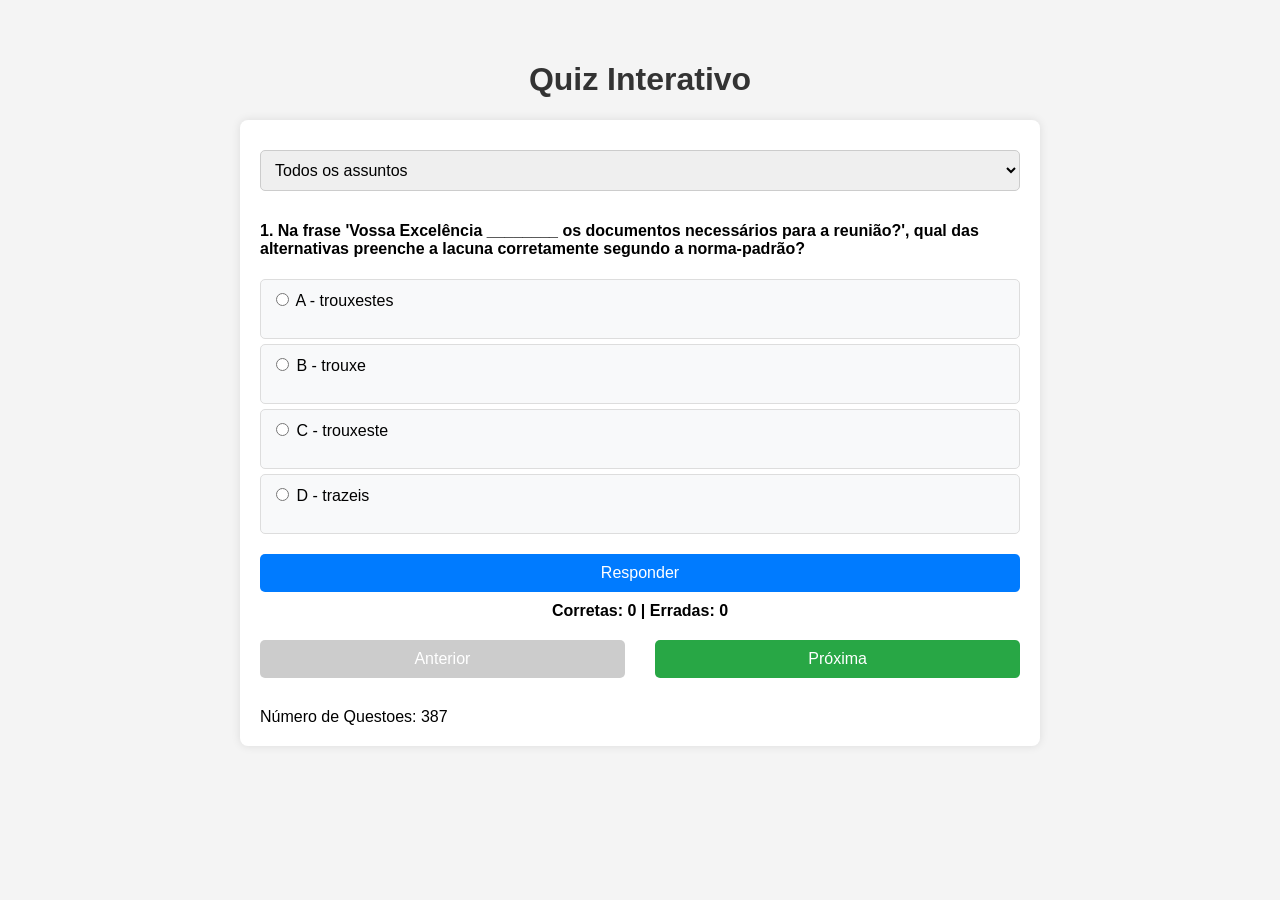
==== index.html @ fe9b940d "first commit" ====
<!DOCTYPE html>
<html lang="pt-BR">
<head>
    <meta charset="UTF-8">
    <meta name="viewport" content="width=device-width, initial-scale=1.0">
    <title>Quiz Interativo</title>
    <link rel="stylesheet" href="layout.css">
</head>
<body>
    <h1>Quiz Interativo</h1>
    <div id="quiz-container">
        <select id="subject-select">
            <option value="">Todos os assuntos</option>
            <option value="pronomes">Pronomes</option>
            <option value="col_pronomes_ob">Pronomes Oblíquos Átonos</option>
            <option value="regras_pronomes">Regras Pronomes</option>
            <option value="crase">Crase</option>
            <option value="PortuguesSintaxe">Português Sintaxe</option>
            <option value="sintaxe_1">Sintaxe 1</option>
            <option value="OracoesSubordinadas">Oraçoes Subordinadas</option>
            <option value="OracoesCoordenadas">Oraçoes Coordenadas</option>
            <option value="vozes_verbais">Vozes Verbais</option>
            <option value="concordancia_nominal">Concordancia Nominal</option>
            <option value="concordanciaverbal">Concordancia Verbal</option>
            <option value="art_prep_pron">ARTIGO DEFINIDO X PREPOSIÇÃO X PRONOME DEMONSTRATIVO X PPO ÁTONO</option>
            <option value="aa_cn_ob_pj">Funçoes sintaticas AA x OB x NC X PJ</option>
          

        </select>

        <div id="quiz-content">
            <div id="question-container"></div>
            <button id="answer-btn">Responder</button>
        </div>
        <div id="score-counter">
            Corretas: <span id="correct-count">0</span> | Erradas: <span id="wrong-count">0</span>
        </div>
        <div id="navigation">
            <button id="prev-btn" disabled>Anterior</button>
            <button id="next-btn">Próxima</button>
        </div>
        <button id="submit-btn" style="display: none;">Enviar Respostas</button>
        <div id="result"></div>
	<div id="nquestoes"></div>

    <script src="script.js"></script>
</body>
</html>
---- layout.css ----
body {
    font-family: Arial, sans-serif;
    max-width: 800px;
    margin: 20px auto;
    padding: 20px;
    background-color: #f4f4f4;
}

h1 {
    text-align: center;
    color: #333;
}

#quiz-container {
    background: #fff;
    padding: 20px;
    border-radius: 8px;
    box-shadow: 0 0 10px rgba(0,0,0,0.1);
}

select, button {
    padding: 10px;
    margin: 10px 0;
    width: 100%;
    font-size: 16px;
    border-radius: 5px;
    border: 1px solid #ccc;
}

button {
    background-color: #28a745;
    color: white;
    border: none;
    cursor: pointer;
}

button:hover {
    background-color: #218838;
}

button:disabled {
    background-color: #ccc;
    cursor: not-allowed;
}

.question {
    margin: 20px 0;
}

.option {
    display: block;
    padding: 10px;
    margin: 5px 0;
    background: #f8f9fa;
    border: 1px solid #ddd;
    border-radius: 5px;
    cursor: pointer;
}

.option:hover {
    background: #e9ecef;
}

.option.correct {
    background: #d4edda;
    border-color: #28a745;
}

#navigation {
    display: flex;
    justify-content: space-between;
}

#navigation button {
    width: 48%;
}

#result {
    margin-top: 20px;
    font-weight: bold;
    text-align: center;
}

#answer-btn {
    background-color: #007bff;
}

#answer-btn:hover {
    background-color: #0056b3;
}

#score-counter {
    margin: 10px 0;
    text-align: center;
    font-weight: bold;
}
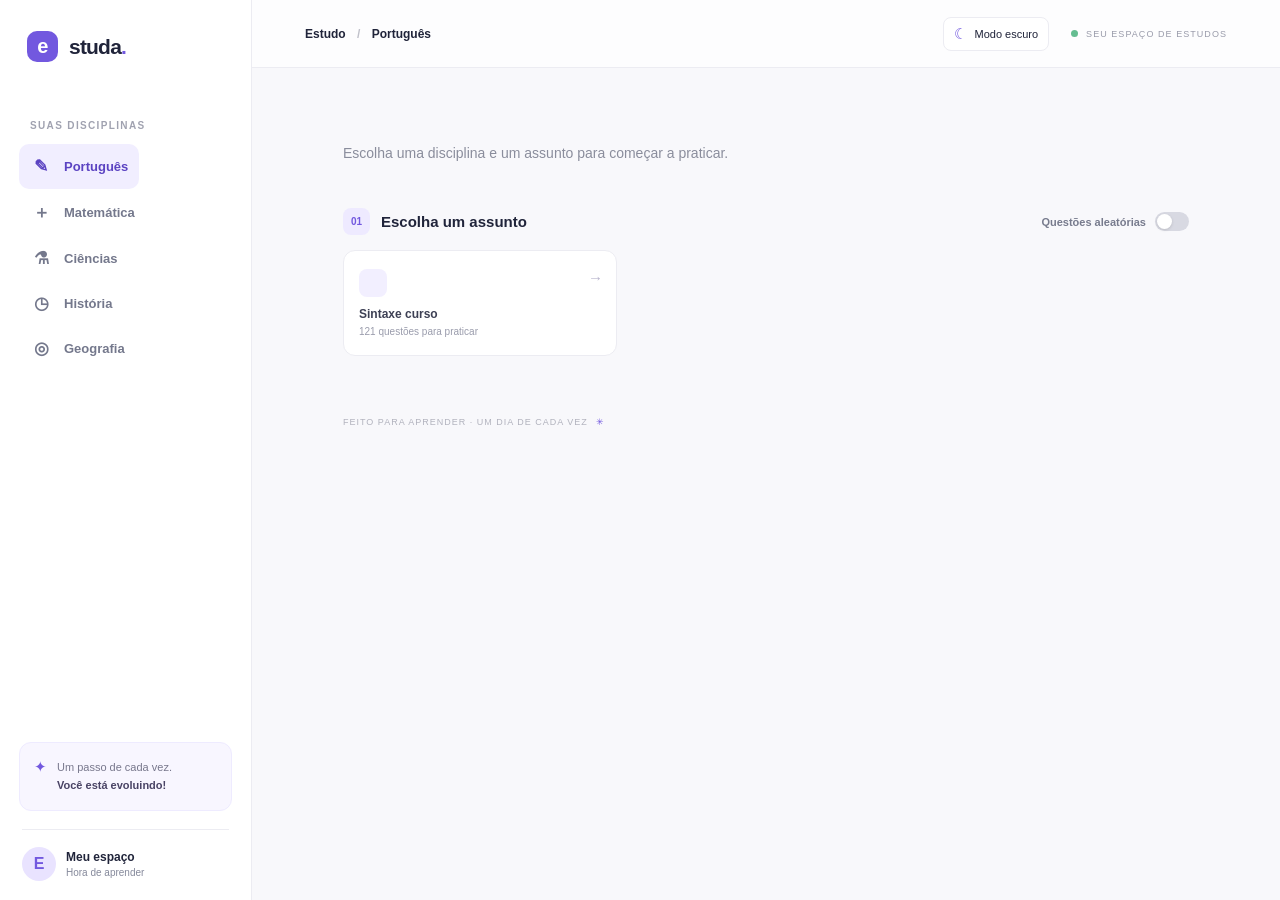
==== commit a414325f: "update" ====
--- a/index.html
+++ b/index.html
@@ -1,48 +1,48 @@
-<!DOCTYPE html>
+<!doctype html>
 <html lang="pt-BR">
 <head>
-    <meta charset="UTF-8">
-    <meta name="viewport" content="width=device-width, initial-scale=1.0">
-    <title>Quiz Interativo</title>
-    <link rel="stylesheet" href="layout.css">
+  <meta charset="utf-8">
+  <meta name="viewport" content="width=device-width, initial-scale=1">
+  <meta name="theme-color" content="#f7f8fc">
+  <title>Estudaí — questões para estudar</title>
+  <link rel="stylesheet" href="styles.css">
 </head>
 <body>
-    <h1>Quiz Interativo</h1>
-    <div id="quiz-container">
-        <select id="subject-select">
-            <option value="">Todos os assuntos</option>
-            <option value="pronomes">Pronomes</option>
-            <option value="col_pronomes_ob">Pronomes Oblíquos Átonos</option>
-            <option value="regras_pronomes">Regras Pronomes</option>
-            <option value="crase">Crase</option>
-            <option value="PortuguesSintaxe">Português Sintaxe</option>
-            <option value="sintaxe_1">Sintaxe 1</option>
-            <option value="OracoesSubordinadas">Oraçoes Subordinadas</option>
-            <option value="OracoesCoordenadas">Oraçoes Coordenadas</option>
-            <option value="vozes_verbais">Vozes Verbais</option>
-            <option value="concordancia_nominal">Concordancia Nominal</option>
-            <option value="concordanciaverbal">Concordancia Verbal</option>
-            <option value="art_prep_pron">ARTIGO DEFINIDO X PREPOSIÇÃO X PRONOME DEMONSTRATIVO X PPO ÁTONO</option>
-            <option value="aa_cn_ob_pj">Funçoes sintaticas AA x OB x NC X PJ</option>
-          
+  <button class="mobile-menu" id="menuToggle" aria-label="Abrir menu" aria-expanded="false">☰</button>
+  <div class="layout">
+    <aside class="sidebar" id="sidebar">
+      <a class="brand" href="#" aria-label="Estudaí, início"><span class="brand-mark">e</span><span>studa<span class="brand-dot">.</span></span></a>
+      <p class="nav-label">SUAS DISCIPLINAS</p>
+      <nav id="subjectNav" aria-label="Disciplinas"></nav>
+      <div class="sidebar-note"><span>✦</span><p>Um passo de cada vez.<br><strong>Você está evoluindo!</strong></p></div>
+      <div class="profile"><div class="avatar">E</div><div><strong>Meu espaço</strong><small>Hora de aprender</small></div></div>
+    </aside>
+    <main class="main">
+      <header class="topbar"><div class="breadcrumb" id="breadcrumb">Estudo <span>/</span> Português</div><div class="topbar-actions"><button class="theme-toggle" id="themeToggle" type="button" aria-label="Ativar tema escuro" title="Alternar tema"><span class="theme-icon" aria-hidden="true">☾</span><span class="theme-label">Modo escuro</span></button><div class="top-badge"><span class="status-dot"></span> SEU ESPAÇO DE ESTUDOS</div></div></header>
+      <section class="content">
+        
+        <h1 id="pageTitle"></h1>
+        <p class="intro" id="pageIntro">Escolha uma disciplina e um assunto para começar a praticar.</p>
+        <section class="subjects-section">
+          <div class="section-heading"><div><span class="step-number">01</span><h2>Escolha um assunto</h2></div><label class="random-switch-label" for="randomToggle"><span>Questões aleatórias</span><input class="switch-input" id="randomToggle" type="checkbox" role="switch" aria-label="Ativar questões aleatórias da disciplina"><span class="switch-track" aria-hidden="true"><span class="switch-thumb"></span></span></label></div>
+          <div class="topic-list" id="topicList"></div>
+        </section>
+        <section class="quiz-card" id="quizCard" hidden>
+          <div class="quiz-top"><div class="quiz-meta"><span class="question-tag" id="questionTag">QUESTÃO 01</span><span class="subject-tag" id="subjectTag"></span></div><span class="progress-label" id="progressLabel"></span></div>
+          <div class="progress-track"><div class="progress-fill" id="progressFill"></div></div>
+          <h2 class="question-text" id="questionText"></h2>
+          <div class="options" id="options"></div>
+          <div class="answer-feedback" id="feedback" hidden aria-live="polite"></div>
+          <div class="quiz-actions"><div class="question-navigation"><button class="nav-question-button" id="previousQuestion" type="button" disabled>← Voltar</button><button class="nav-question-button primary" id="nextQuestion" type="button">Avançar →</button></div><button class="restart-button" id="restartQuiz">Recomeçar assunto</button></div>
+        </section>
+        <footer>FEITO PARA APRENDER · UM DIA DE CADA VEZ <span>✳</span></footer>
+      </section>
+    </main>
+  </div>
+  <div class="scrim" id="scrim"></div>
+  <script src="app.js"></script>
+</body>
+</html>
 
-        </select>
 
-        <div id="quiz-content">
-            <div id="question-container"></div>
-            <button id="answer-btn">Responder</button>
-        </div>
-        <div id="score-counter">
-            Corretas: <span id="correct-count">0</span> | Erradas: <span id="wrong-count">0</span>
-        </div>
-        <div id="navigation">
-            <button id="prev-btn" disabled>Anterior</button>
-            <button id="next-btn">Próxima</button>
-        </div>
-        <button id="submit-btn" style="display: none;">Enviar Respostas</button>
-        <div id="result"></div>
-	<div id="nquestoes"></div>
 
-    <script src="script.js"></script>
-</body>
-</html>
--- a/styles.css
+++ b/styles.css
@@ -0,0 +1,40 @@
+:root{--ink:#20243a;--muted:#85899b;--purple:#7258df;--purple-dark:#5b43c2;--lilac:#f1eeff;--line:#ececf2;--paper:#fff;--bg:#f8f8fb;--green:#288a63;--red:#c25353}*{box-sizing:border-box}body{margin:0;background:var(--bg);color:var(--ink);font-family:Arial, sans-serif}button{font:inherit}.layout{min-height:100vh}.sidebar{position:fixed;inset:0 auto 0 0;width:252px;padding:31px 19px 19px;background:#fff;border-right:1px solid var(--line);display:flex;flex-direction:column;z-index:5}.brand{display:flex;align-items:center;gap:11px;margin:0 0 58px 8px;color:var(--ink);text-decoration:none;font:800 21px Arial, sans-serif;letter-spacing:-.8px}.brand-mark{width:31px;height:31px;display:grid;place-items:center;border-radius:10px;background:var(--purple);color:white;font-size:20px}.brand-dot,.title-dot{color:var(--purple)}.nav-label,.section-hint{font-size:10px;letter-spacing:1.35px;font-weight:700;color:#a0a2b0}.nav-label{margin:0 0 13px 11px}.subject-nav{display:grid;gap:6px}.nav-item{border:0;background:transparent;display:flex;align-items:center;gap:12px;text-align:left;padding:12px 11px;border-radius:10px;color:#74788c;cursor:pointer;font-size:13px;font-weight:600;transition:.2s}.nav-item:hover{background:#f8f7fe;color:var(--purple)}.nav-item.active{background:var(--lilac);color:var(--purple-dark)}.nav-icon{width:22px;text-align:center;font-size:17px}.sidebar-note{margin-top:auto;background:#f8f6ff;border:1px solid #eeebff;border-radius:12px;padding:15px 14px;display:flex;gap:10px;color:var(--purple);font-size:15px}.sidebar-note p{margin:0;color:#77778c;font-size:11px;line-height:1.7}.sidebar-note strong{color:#494365}.profile{display:flex;gap:10px;align-items:center;margin:18px 3px 0;padding-top:17px;border-top:1px solid var(--line)}.avatar{display:grid;place-items:center;width:34px;height:34px;border-radius:50%;background:#e9e3ff;color:var(--purple);font-weight:700}.profile strong,.profile small{display:block}.profile strong{font-size:12px}.profile small{margin-top:3px;color:var(--muted);font-size:10px}.main{margin-left:252px;min-height:100vh}.topbar{height:68px;border-bottom:1px solid var(--line);background:rgba(255,255,255,.72);display:flex;align-items:center;justify-content:space-between;padding:0 53px}.breadcrumb{font-size:12px;font-weight:600}.breadcrumb span{margin:0 8px;color:#c0c1ca}.top-badge{font-size:9px;letter-spacing:1.05px;color:#999baa;display:flex;align-items:center;gap:8px}.status-dot{width:7px;height:7px;border-radius:50%;background:#65bd91}.content{max-width:914px;margin:0 auto;padding:63px 34px 30px}.eyebrow{font-size:10px;letter-spacing:1.5px;color:var(--purple);font-weight:700;display:flex;align-items:center;gap:9px}.eyebrow-line{height:1px;width:20px;background:var(--purple)}h1{font:800 34px Arial, sans-serif;letter-spacing:-1.5px;margin:14px 0 8px}.intro{font-size:14px;color:#8a8d9c;margin:0}.subjects-section{margin-top:47px}.section-heading{display:flex;justify-content:space-between;align-items:center;margin-bottom:15px}.section-heading>div{display:flex;align-items:center;gap:11px}.step-number{width:27px;height:27px;border-radius:8px;background:#eeeaff;display:grid;place-items:center;color:var(--purple);font-size:10px;font-weight:700}.section-heading h2{font:700 15px Arial, sans-serif;margin:0}.section-hint{font-size:9px}.topic-list{display:grid;grid-template-columns:repeat(3,minmax(0,1fr));gap:12px}.topic-card{border:1px solid var(--line);background:#fff;border-radius:12px;padding:16px 15px;min-height:106px;cursor:pointer;text-align:left;transition:.18s;position:relative}.topic-card:hover,.topic-card.selected{border-color:#b9acf6;box-shadow:0 4px 16px #6049c20c;transform:translateY(-1px)}.topic-card.selected{background:#fcfbff}.topic-icon{display:grid;place-items:center;width:28px;height:28px;border-radius:8px;background:#f2efff;font-size:14px;margin-bottom:10px}.topic-name{font-size:12px;font-weight:700;color:#3d4054}.topic-count{font-size:10px;color:#9a9cac;margin-top:5px}.topic-arrow{position:absolute;right:13px;top:18px;color:#bab6ce;font-size:15px}.quiz-card{background:white;border:1px solid var(--line);border-radius:14px;margin-top:24px;padding:23px 25px;box-shadow:0 8px 30px #26204708}.quiz-card[hidden]{display:none}.quiz-top{display:flex;justify-content:space-between;align-items:center}.quiz-meta{display:flex;align-items:center;gap:9px}.question-tag{font-size:9px;letter-spacing:.9px;font-weight:700;color:var(--purple);background:var(--lilac);padding:6px 8px;border-radius:5px}.subject-tag{font-size:10px;color:#999aaa}.progress-label{font-size:10px;color:#9598a7}.progress-track{height:4px;background:#f0eff5;border-radius:4px;margin-top:14px;overflow:hidden}.progress-fill{height:100%;width:0;background:var(--purple);border-radius:4px;transition:width .3s}.question-text{font:700 17px/1.55 Arial, sans-serif;max-width:700px;margin:25px 0 17px}.options{display:grid;gap:9px}.option{width:100%;text-align:left;background:#fff;border:1px solid #e9e9ef;border-radius:9px;padding:12px 14px;color:#55596d;font-size:12px;cursor:pointer;transition:.15s}.option:hover:not(:disabled){border-color:#b9acf6;background:#fcfbff}.option:disabled{cursor:default}.option.correct{border-color:#9fd5bd;background:#f1fbf6;color:#287b5a}.option.incorrect{border-color:#e5b0b0;background:#fff7f7;color:#a74747}.answer-feedback{margin-top:13px;padding:12px 14px;border-radius:8px;background:#f7f7fa;color:#696d7e;font-size:11px;line-height:1.6}.answer-feedback strong{display:block;margin-bottom:3px;color:var(--ink);font-size:12px}.quiz-actions{display:flex;justify-content:space-between;align-items:center;margin-top:18px}.text-button,.restart-button{border:0;background:transparent;cursor:pointer}.text-button{color:var(--purple-dark);font-size:12px;font-weight:700;padding:7px 0}.text-button span{margin-left:5px}.restart-button{font-size:10px;color:#9699a7}.restart-button:hover{color:var(--purple)}footer{margin-top:61px;font-size:9px;letter-spacing:1px;color:#b1b2bd}footer span{color:var(--purple);margin-left:5px}.mobile-menu{display:none}.scrim{display:none}
+@media(max-width:950px){.content{padding-top:48px}.topic-list{grid-template-columns:repeat(2,minmax(0,1fr))}.topbar{padding:0 30px}}
+@media(max-width:650px){.sidebar{transform:translateX(-100%);transition:transform .25s;box-shadow:none}.sidebar.open{transform:translateX(0);box-shadow:10px 0 30px #1d17301c}.scrim.show{display:block;position:fixed;inset:0;background:#16132455;z-index:4}.main{margin:0}.topbar{height:58px;padding:0 17px 0 58px}.top-badge{font-size:0}.top-badge .status-dot{width:8px;height:8px}.mobile-menu{display:grid;place-items:center;position:fixed;z-index:6;top:12px;left:14px;width:34px;height:34px;background:white;border:1px solid var(--line);border-radius:9px;color:#555;cursor:pointer}.content{padding:42px 19px 25px}h1{font-size:29px}.intro{font-size:12px;line-height:1.6}.subjects-section{margin-top:35px}.section-hint{display:none}.topic-list{grid-template-columns:1fr 1fr;gap:9px}.topic-card{padding:13px 11px;min-height:99px}.topic-name{font-size:11px}.quiz-card{padding:18px 15px}.question-text{font-size:15px;margin-top:22px}.option{line-height:1.5}.progress-label{font-size:9px}footer{margin-top:43px;font-size:8px}}
+@media(max-width:370px){.topic-list{grid-template-columns:1fr}.topic-card{min-height:80px}.topic-icon{float:left;margin:0 10px 0 0}.topic-count{margin-top:4px}}
+
+
+.topbar-actions{display:flex;align-items:center;gap:22px}.theme-toggle{display:flex;align-items:center;gap:7px;padding:7px 10px;border:1px solid var(--line);border-radius:8px;background:var(--paper);color:var(--ink);font-size:11px;cursor:pointer;transition:background .2s,border-color .2s}.theme-toggle:hover{border-color:#b9acf6}.theme-icon{font-size:15px;color:var(--purple)}
+body.dark-mode{--ink:#edf0fa;--muted:#a0a6bc;--purple:#a392ff;--purple-dark:#b5a9ff;--lilac:#302b4b;--line:#303342;--paper:#20222e;--bg:#171923;--green:#70c99e;--red:#f09a9a;color-scheme:dark}
+body.dark-mode .sidebar,body.dark-mode .topbar,body.dark-mode .topic-card,body.dark-mode .quiz-card{background:var(--paper)}
+body.dark-mode .topbar{background:rgba(32,34,46,.88)}
+body.dark-mode .nav-label,body.dark-mode .section-hint{color:#9298ac}
+body.dark-mode .nav-item{color:#b4b8c9}
+body.dark-mode .nav-item:hover{background:#292b3a;color:var(--purple)}
+body.dark-mode .nav-item.active{background:#302b4b;color:#c3b8ff}
+body.dark-mode .sidebar-note{background:#262438;border-color:#37324f}
+body.dark-mode .sidebar-note p{color:#aaa9bd}
+body.dark-mode .sidebar-note strong{color:#e0dcf4}
+body.dark-mode .avatar{background:#342f50;color:#c3b8ff}
+body.dark-mode .breadcrumb span,body.dark-mode .subject-tag,body.dark-mode .progress-label,body.dark-mode .restart-button,body.dark-mode .profile small{color:#9da2b5}
+body.dark-mode .intro{color:#a7aabd}
+body.dark-mode .step-number,body.dark-mode .topic-icon{background:#302b4b;color:#c3b8ff}
+body.dark-mode .topic-card.selected,body.dark-mode .option:hover:not(:disabled){background:#272536}
+body.dark-mode .topic-name{color:#e1e3ed}
+body.dark-mode .topic-count{color:#a1a5b6}
+body.dark-mode .topic-arrow{color:#aaa4c6}
+body.dark-mode .progress-track{background:#353746}
+body.dark-mode .option{background:#232531;border-color:#393b4b;color:#d1d4e0}
+body.dark-mode .option.correct{background:#20362f;border-color:#39745c;color:#a4e1c1}
+body.dark-mode .option.incorrect{background:#3a282e;border-color:#805157;color:#ffb4b4}
+body.dark-mode .answer-feedback{background:#292b39;color:#c1c4d2}
+body.dark-mode .answer-feedback strong{color:#f0f1f7}
+body.dark-mode footer{color:#85899b}
+body.dark-mode .mobile-menu{background:var(--paper);color:var(--ink);border-color:var(--line)}
+@media(max-width:650px){.topbar-actions{gap:10px}.theme-toggle{padding:6px 8px}.theme-label{display:none}}
+
+.random-switch-label{display:flex;align-items:center;gap:9px;color:#777b8d;font-size:11px;font-weight:600;cursor:pointer;user-select:none}.switch-input{position:absolute;width:1px;height:1px;opacity:0}.switch-track{width:34px;height:19px;border-radius:20px;background:#d8d9e2;padding:2px;transition:background .2s;display:flex;align-items:center}.switch-thumb{width:15px;height:15px;background:#fff;border-radius:50%;box-shadow:0 1px 3px #0002;transition:transform .2s}.switch-input:checked+.switch-track{background:var(--purple)}.switch-input:checked+.switch-track .switch-thumb{transform:translateX(15px)}.switch-input:focus-visible+.switch-track{outline:2px solid var(--purple);outline-offset:3px}
+body.dark-mode .random-switch-label{color:#b7bbcb}body.dark-mode .switch-track{background:#505363}body.dark-mode .switch-input:checked+.switch-track{background:var(--purple)}
+@media(max-width:650px){.random-switch-label{font-size:10px;gap:6px}.section-heading h2{font-size:13px}}
+
+.question-navigation{display:flex;align-items:center;gap:8px}.nav-question-button{border:1px solid var(--line);border-radius:8px;background:var(--paper);color:var(--ink);padding:9px 13px;font-size:11px;font-weight:700;cursor:pointer;transition:.18s}.nav-question-button:hover:not(:disabled){border-color:#b9acf6;color:var(--purple-dark)}.nav-question-button:disabled{opacity:.45;cursor:not-allowed}.nav-question-button.primary{border-color:var(--purple);background:var(--purple);color:#fff}.nav-question-button.primary:hover{background:var(--purple-dark)}
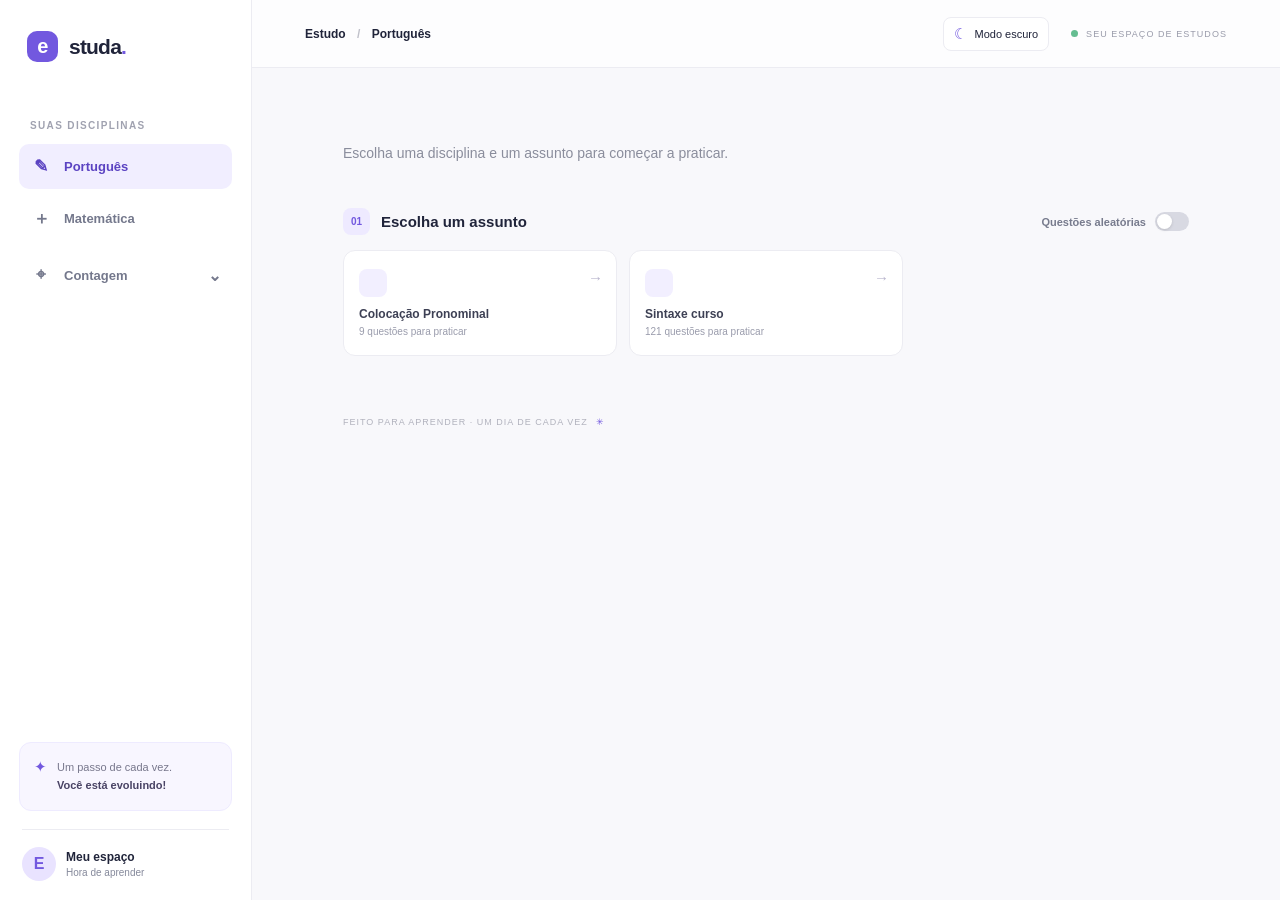
==== commit 41557752: "update" ====
--- a/index.html
+++ b/index.html
@@ -13,7 +13,7 @@
     <aside class="sidebar" id="sidebar">
       <a class="brand" href="#" aria-label="Estudaí, início"><span class="brand-mark">e</span><span>studa<span class="brand-dot">.</span></span></a>
       <p class="nav-label">SUAS DISCIPLINAS</p>
-      <nav id="subjectNav" aria-label="Disciplinas"></nav>
+      <nav id="subjectNav" class="subject-nav" aria-label="Disciplinas"></nav>
       <div class="sidebar-note"><span>✦</span><p>Um passo de cada vez.<br><strong>Você está evoluindo!</strong></p></div>
       <div class="profile"><div class="avatar">E</div><div><strong>Meu espaço</strong><small>Hora de aprender</small></div></div>
     </aside>
@@ -46,3 +46,4 @@
 
 
 
+
--- a/styles.css
+++ b/styles.css
@@ -38,3 +38,5 @@
 @media(max-width:650px){.random-switch-label{font-size:10px;gap:6px}.section-heading h2{font-size:13px}}
 
 .question-navigation{display:flex;align-items:center;gap:8px}.nav-question-button{border:1px solid var(--line);border-radius:8px;background:var(--paper);color:var(--ink);padding:9px 13px;font-size:11px;font-weight:700;cursor:pointer;transition:.18s}.nav-question-button:hover:not(:disabled){border-color:#b9acf6;color:var(--purple-dark)}.nav-question-button:disabled{opacity:.45;cursor:not-allowed}.nav-question-button.primary{border-color:var(--purple);background:var(--purple);color:#fff}.nav-question-button.primary:hover{background:var(--purple-dark)}
+
+.nav-group{margin-top:5px}.nav-group-toggle{width:100%}.nav-chevron{margin-left:auto;font-size:16px;transition:transform .2s}.nav-group-toggle[aria-expanded="true"] .nav-chevron{transform:rotate(180deg)}.nav-submenu{display:grid;gap:3px;margin:3px 0 5px 34px;padding-left:11px;border-left:1px solid var(--line)}.nav-submenu[hidden]{display:none}.nav-subitem{border:0;background:transparent;color:#777b8d;text-align:left;padding:9px 8px;border-radius:7px;font-size:11px;cursor:pointer}.nav-subitem:hover,.nav-subitem.active{background:var(--lilac);color:var(--purple-dark)}.informational-card{cursor:default;min-height:112px}.informational-card:hover{transform:none;box-shadow:none}.informational-card .topic-count{line-height:1.5;max-width:90%}.area-index{position:absolute;right:13px;top:15px;color:#bab6ce;font-size:10px;font-weight:700}.random-switch-label[hidden]{display:none}body.dark-mode .nav-subitem{color:#b4b8c9}body.dark-mode .nav-subitem:hover,body.dark-mode .nav-subitem.active{background:#302b4b;color:#c3b8ff}body.dark-mode .area-index{color:#8e92a4}
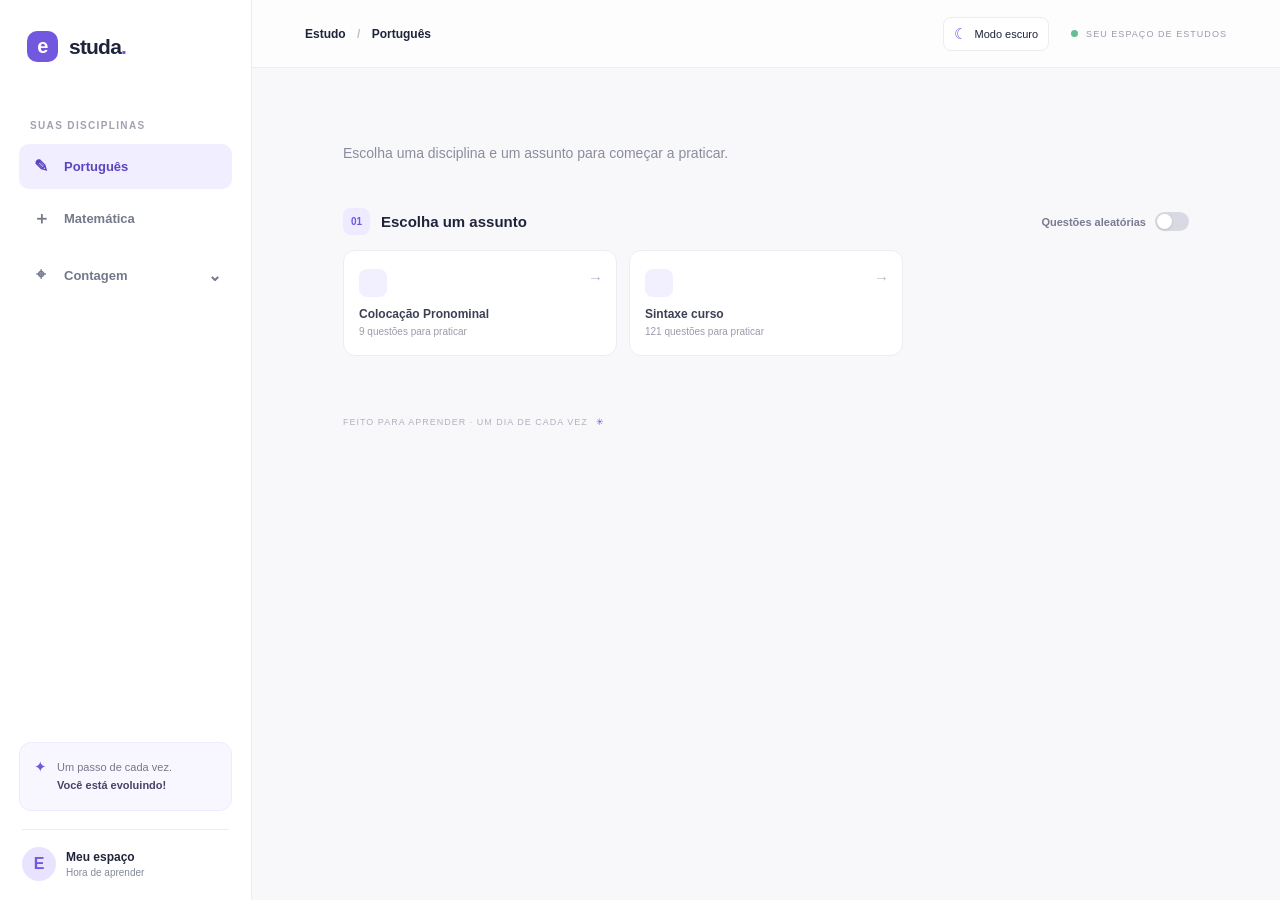
==== commit 8964a2ef: "update" ====
--- a/index.html
+++ b/index.html
@@ -24,7 +24,7 @@
         <h1 id="pageTitle"></h1>
         <p class="intro" id="pageIntro">Escolha uma disciplina e um assunto para começar a praticar.</p>
         <section class="subjects-section">
-          <div class="section-heading"><div><span class="step-number">01</span><h2>Escolha um assunto</h2></div><label class="random-switch-label" for="randomToggle"><span>Questões aleatórias</span><input class="switch-input" id="randomToggle" type="checkbox" role="switch" aria-label="Ativar questões aleatórias da disciplina"><span class="switch-track" aria-hidden="true"><span class="switch-thumb"></span></span></label></div>
+          <div class="section-heading"><div class="section-heading-label"><span class="step-number">01</span><h2 id="topicHeading">Escolha um assunto</h2><button class="topic-back-button" id="backToTopics" type="button" hidden><span class="back-arrow" aria-hidden="true">←</span><span id="backToTopicsLabel">Escolha um assunto</span></button></div><label class="random-switch-label" for="randomToggle"><span>Questões aleatórias</span><input class="switch-input" id="randomToggle" type="checkbox" role="switch" aria-label="Ativar questões aleatórias da disciplina"><span class="switch-track" aria-hidden="true"><span class="switch-thumb"></span></span></label></div>
           <div class="topic-list" id="topicList"></div>
         </section>
         <section class="quiz-card" id="quizCard" hidden>
@@ -47,3 +47,4 @@
 
 
 
+
--- a/styles.css
+++ b/styles.css
@@ -40,3 +40,7 @@
 .question-navigation{display:flex;align-items:center;gap:8px}.nav-question-button{border:1px solid var(--line);border-radius:8px;background:var(--paper);color:var(--ink);padding:9px 13px;font-size:11px;font-weight:700;cursor:pointer;transition:.18s}.nav-question-button:hover:not(:disabled){border-color:#b9acf6;color:var(--purple-dark)}.nav-question-button:disabled{opacity:.45;cursor:not-allowed}.nav-question-button.primary{border-color:var(--purple);background:var(--purple);color:#fff}.nav-question-button.primary:hover{background:var(--purple-dark)}
 
 .nav-group{margin-top:5px}.nav-group-toggle{width:100%}.nav-chevron{margin-left:auto;font-size:16px;transition:transform .2s}.nav-group-toggle[aria-expanded="true"] .nav-chevron{transform:rotate(180deg)}.nav-submenu{display:grid;gap:3px;margin:3px 0 5px 34px;padding-left:11px;border-left:1px solid var(--line)}.nav-submenu[hidden]{display:none}.nav-subitem{border:0;background:transparent;color:#777b8d;text-align:left;padding:9px 8px;border-radius:7px;font-size:11px;cursor:pointer}.nav-subitem:hover,.nav-subitem.active{background:var(--lilac);color:var(--purple-dark)}.informational-card{cursor:default;min-height:112px}.informational-card:hover{transform:none;box-shadow:none}.informational-card .topic-count{line-height:1.5;max-width:90%}.area-index{position:absolute;right:13px;top:15px;color:#bab6ce;font-size:10px;font-weight:700}.random-switch-label[hidden]{display:none}body.dark-mode .nav-subitem{color:#b4b8c9}body.dark-mode .nav-subitem:hover,body.dark-mode .nav-subitem.active{background:#302b4b;color:#c3b8ff}body.dark-mode .area-index{color:#8e92a4}
+
+.section-heading-label{display:flex;align-items:center;gap:11px}.topic-back-button{display:inline-flex;align-items:center;gap:8px;border:1px solid #e7e2fb;border-radius:9px;background:#f5f2ff;color:#5b43c2;padding:8px 12px;font-size:12px;font-weight:700;cursor:pointer;transition:background .18s,border-color .18s,transform .18s}.topic-back-button:hover{background:#eee9ff;border-color:#d5cbff;transform:translateX(-2px)}.topic-back-button[hidden]{display:none}.back-arrow{font-size:16px;line-height:1}body.dark-mode .topic-back-button{background:#302b4b;border-color:#45405f;color:#c3b8ff}body.dark-mode .topic-back-button:hover{background:#393355;border-color:#5c527f}
+
+.topic-list[hidden]{display:none}
